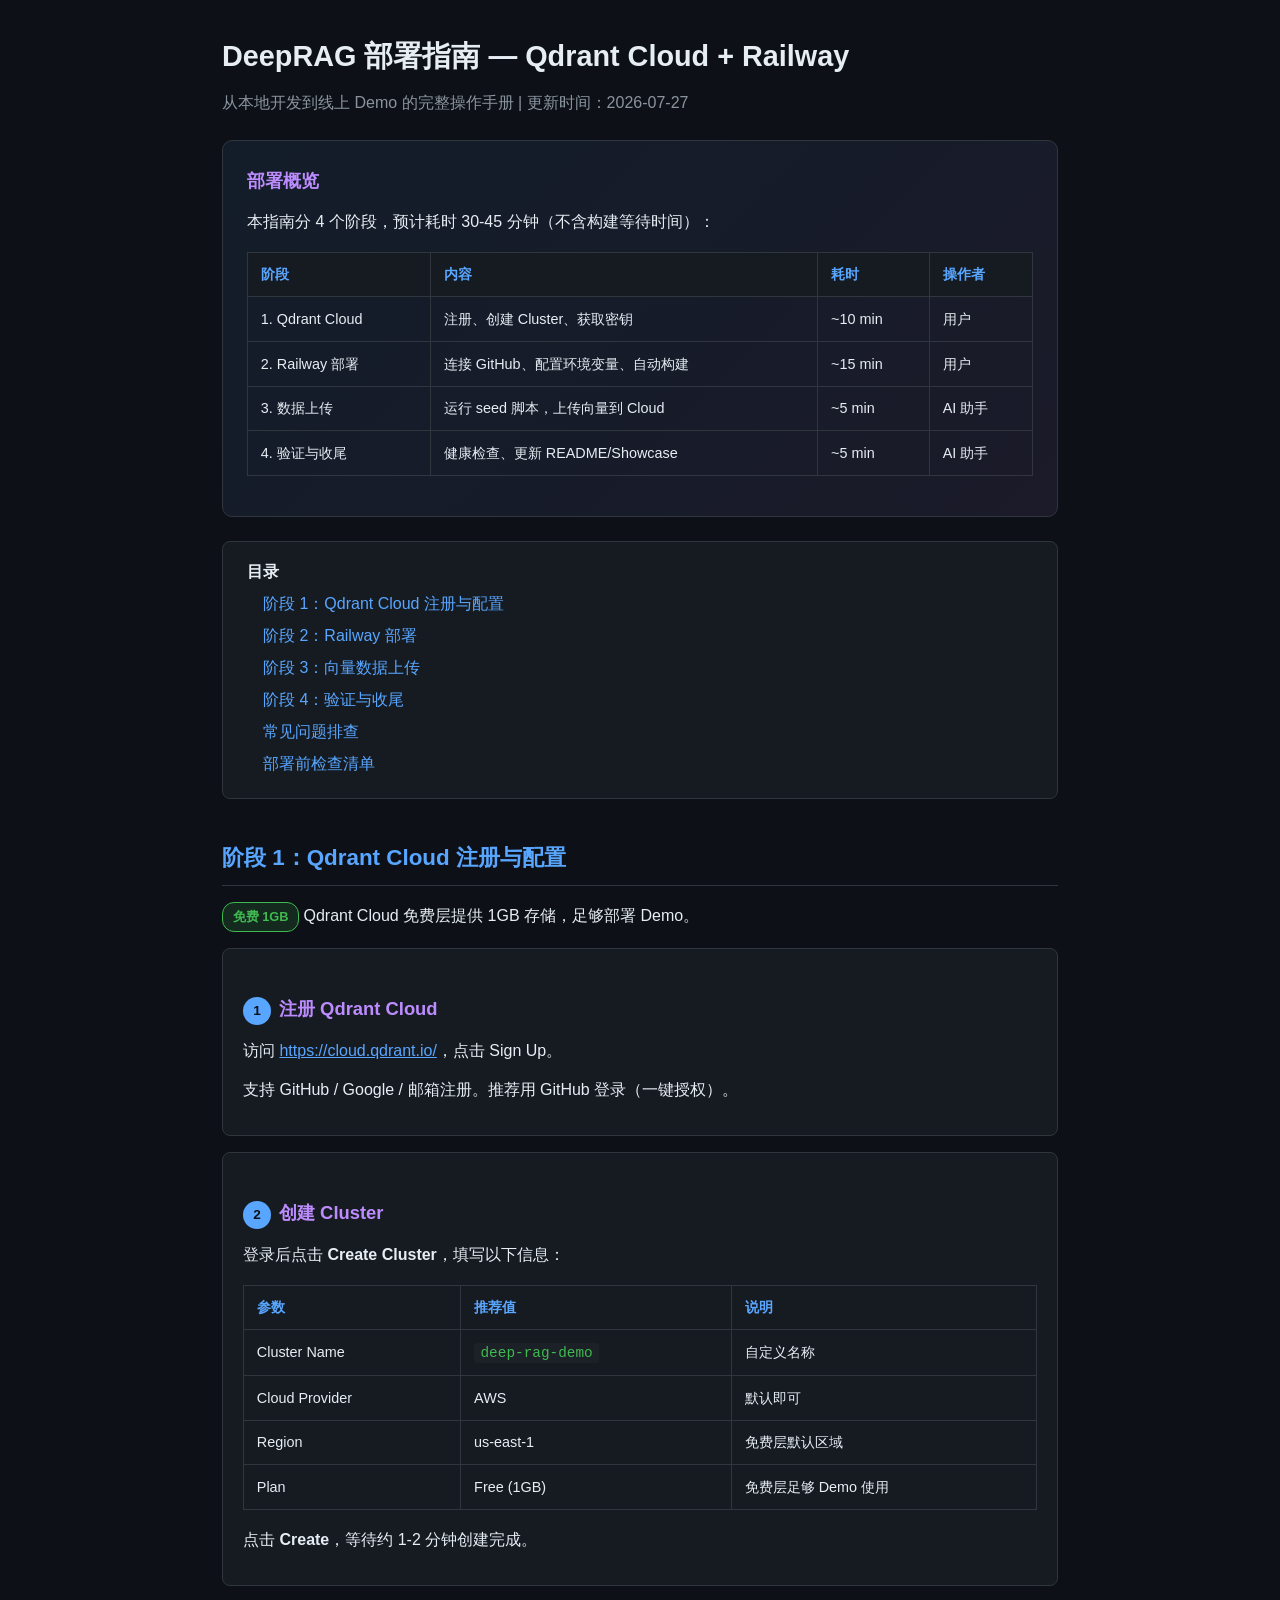
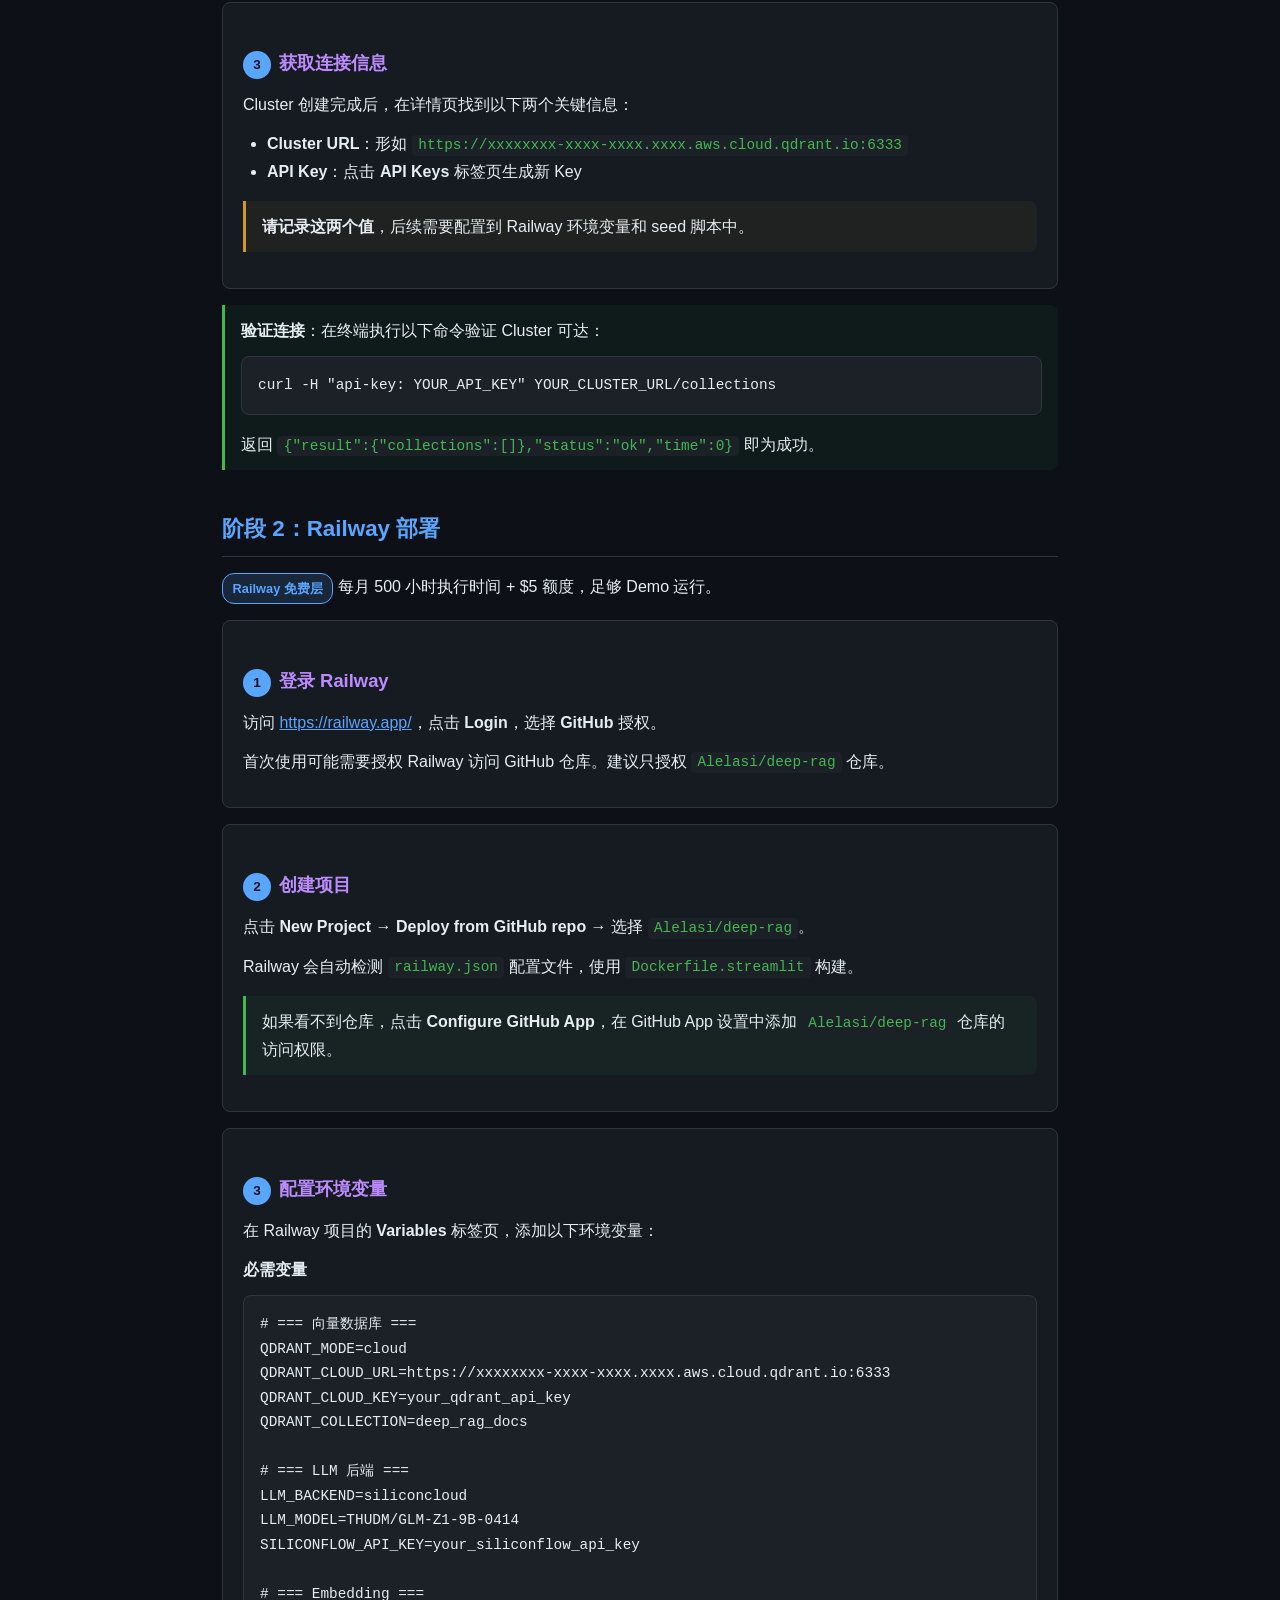
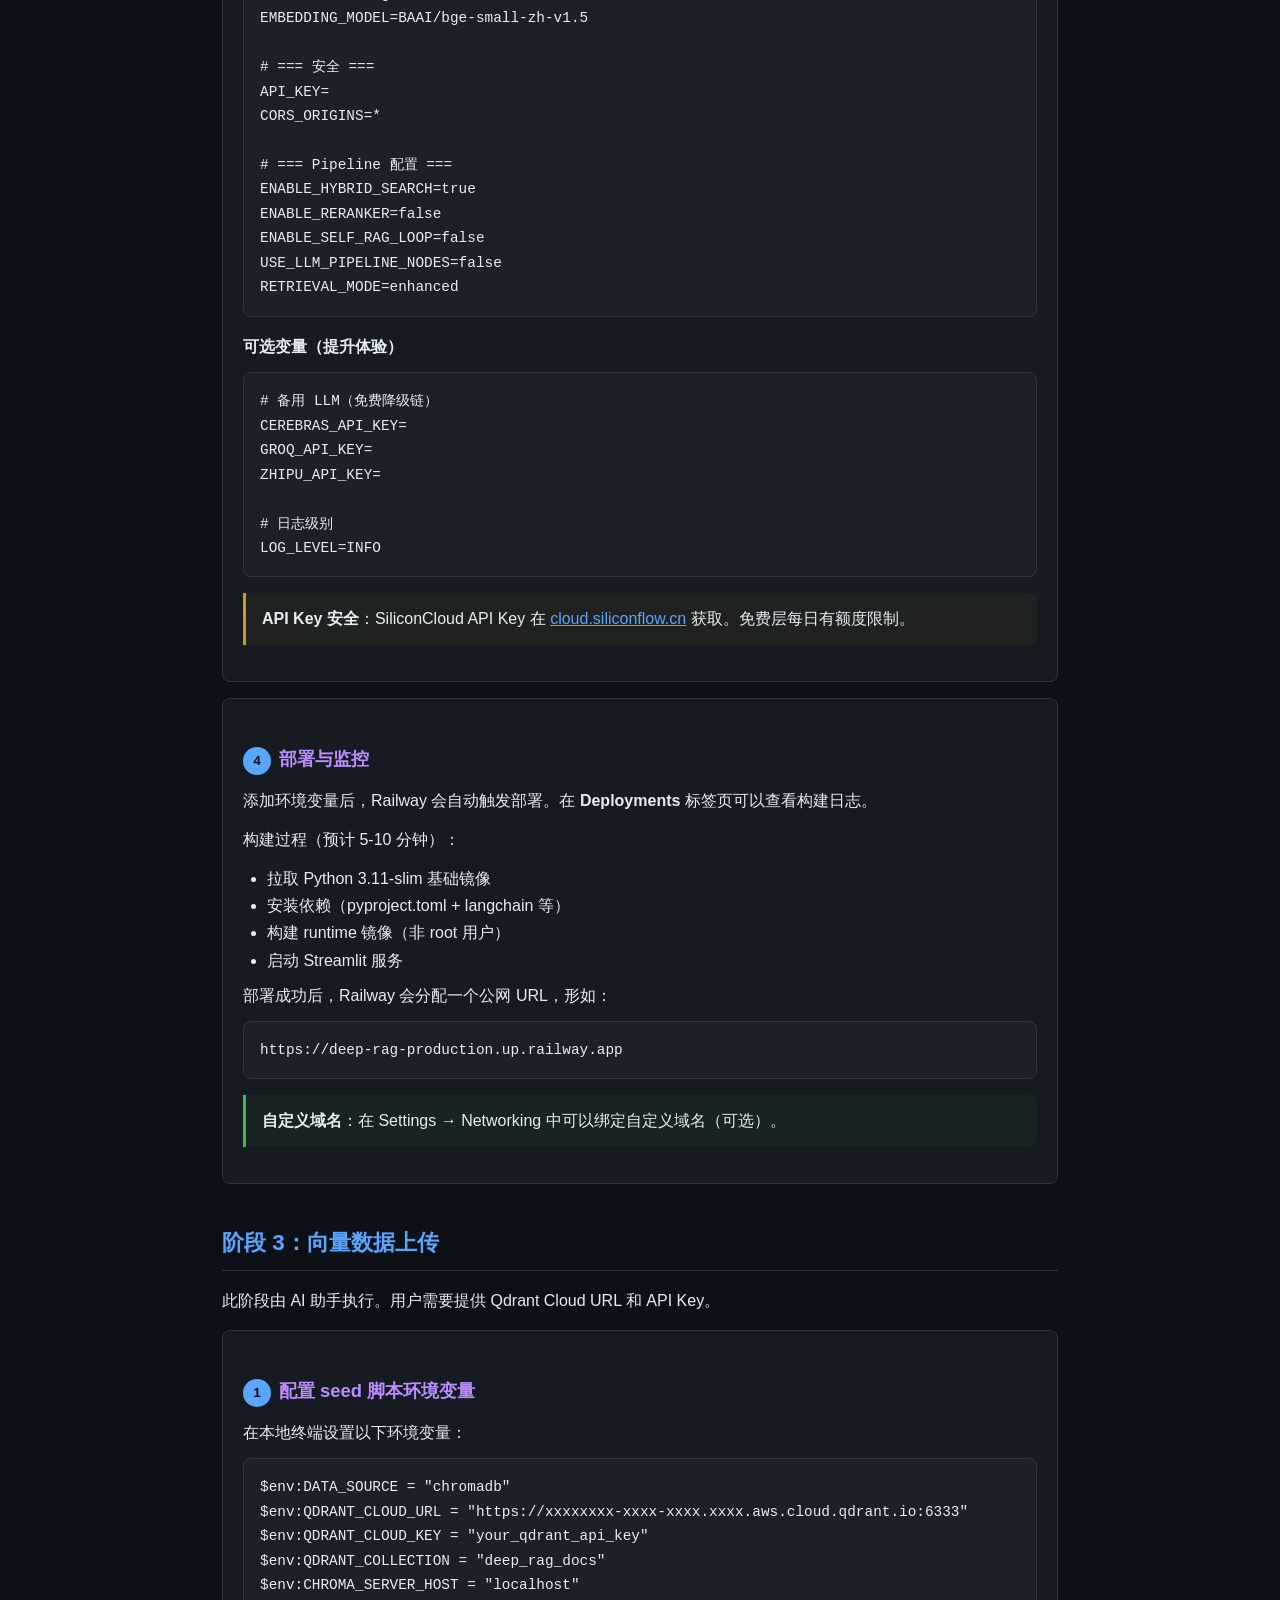
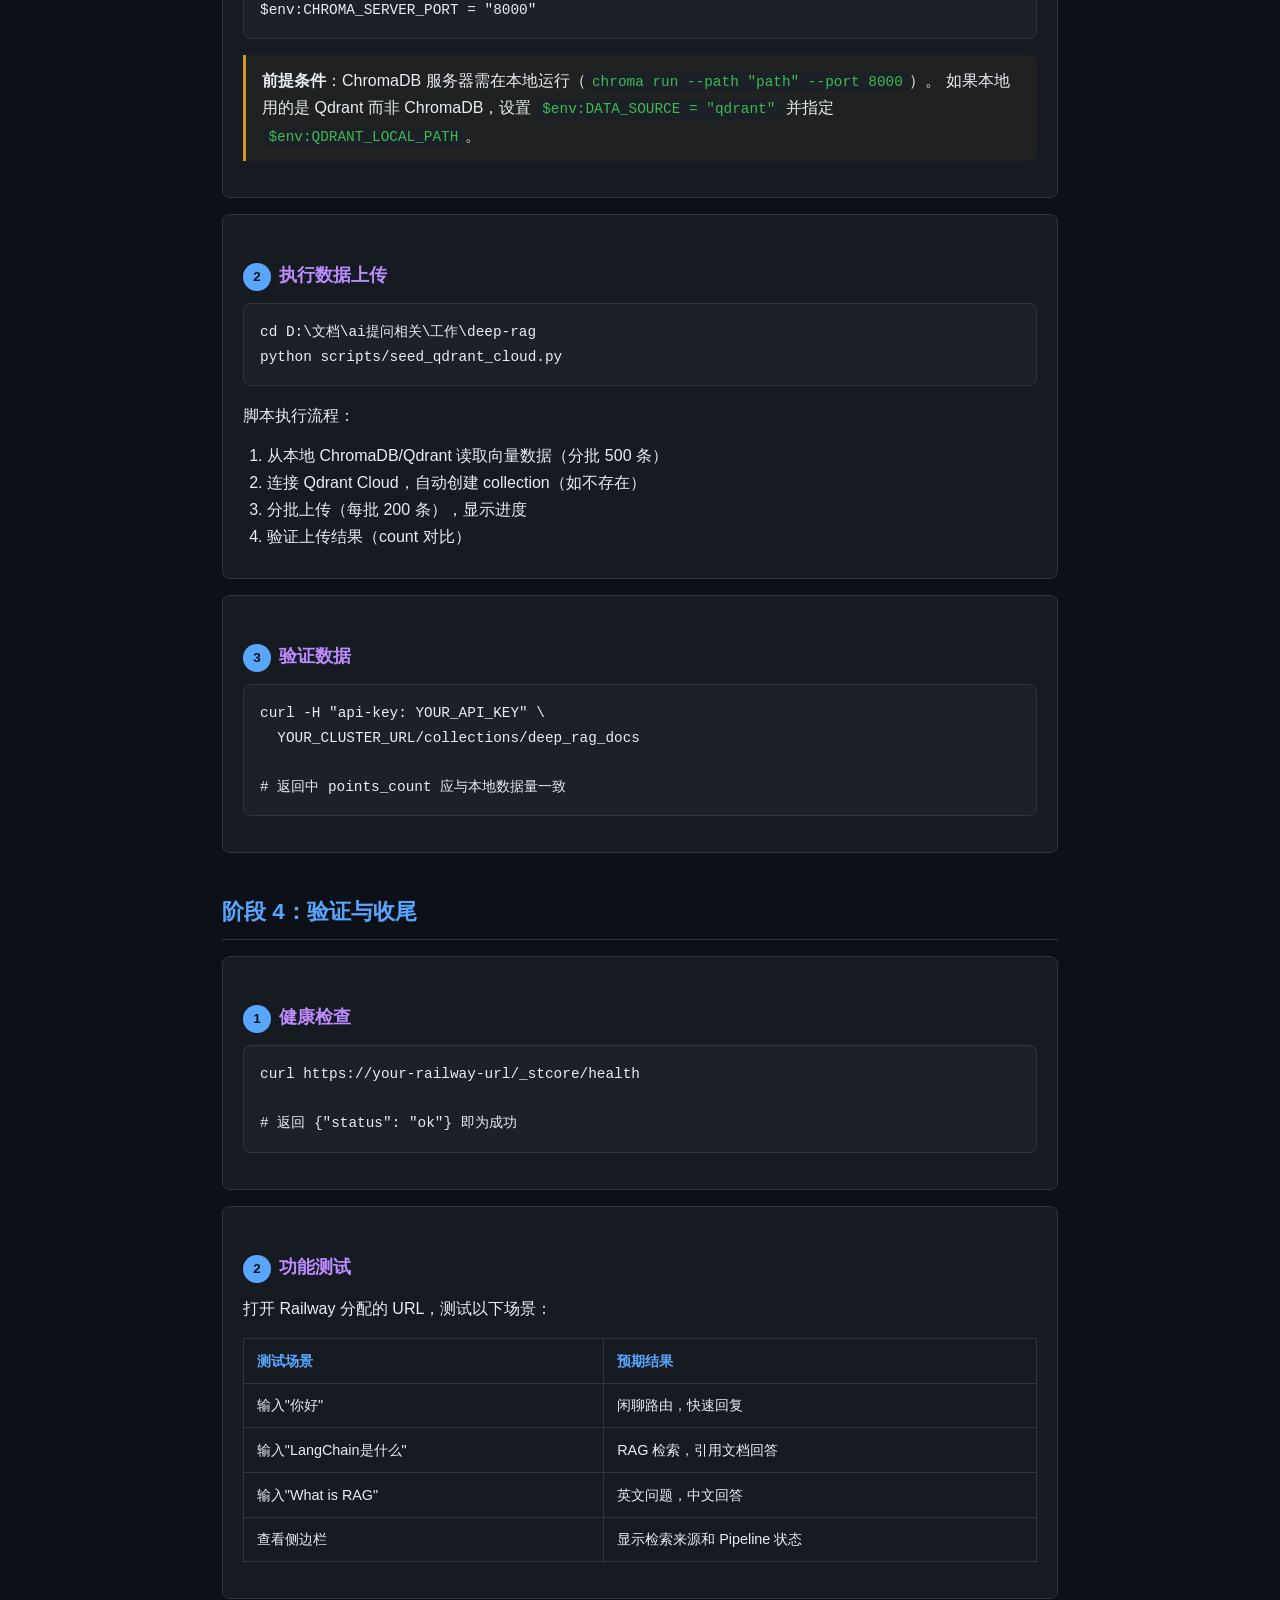
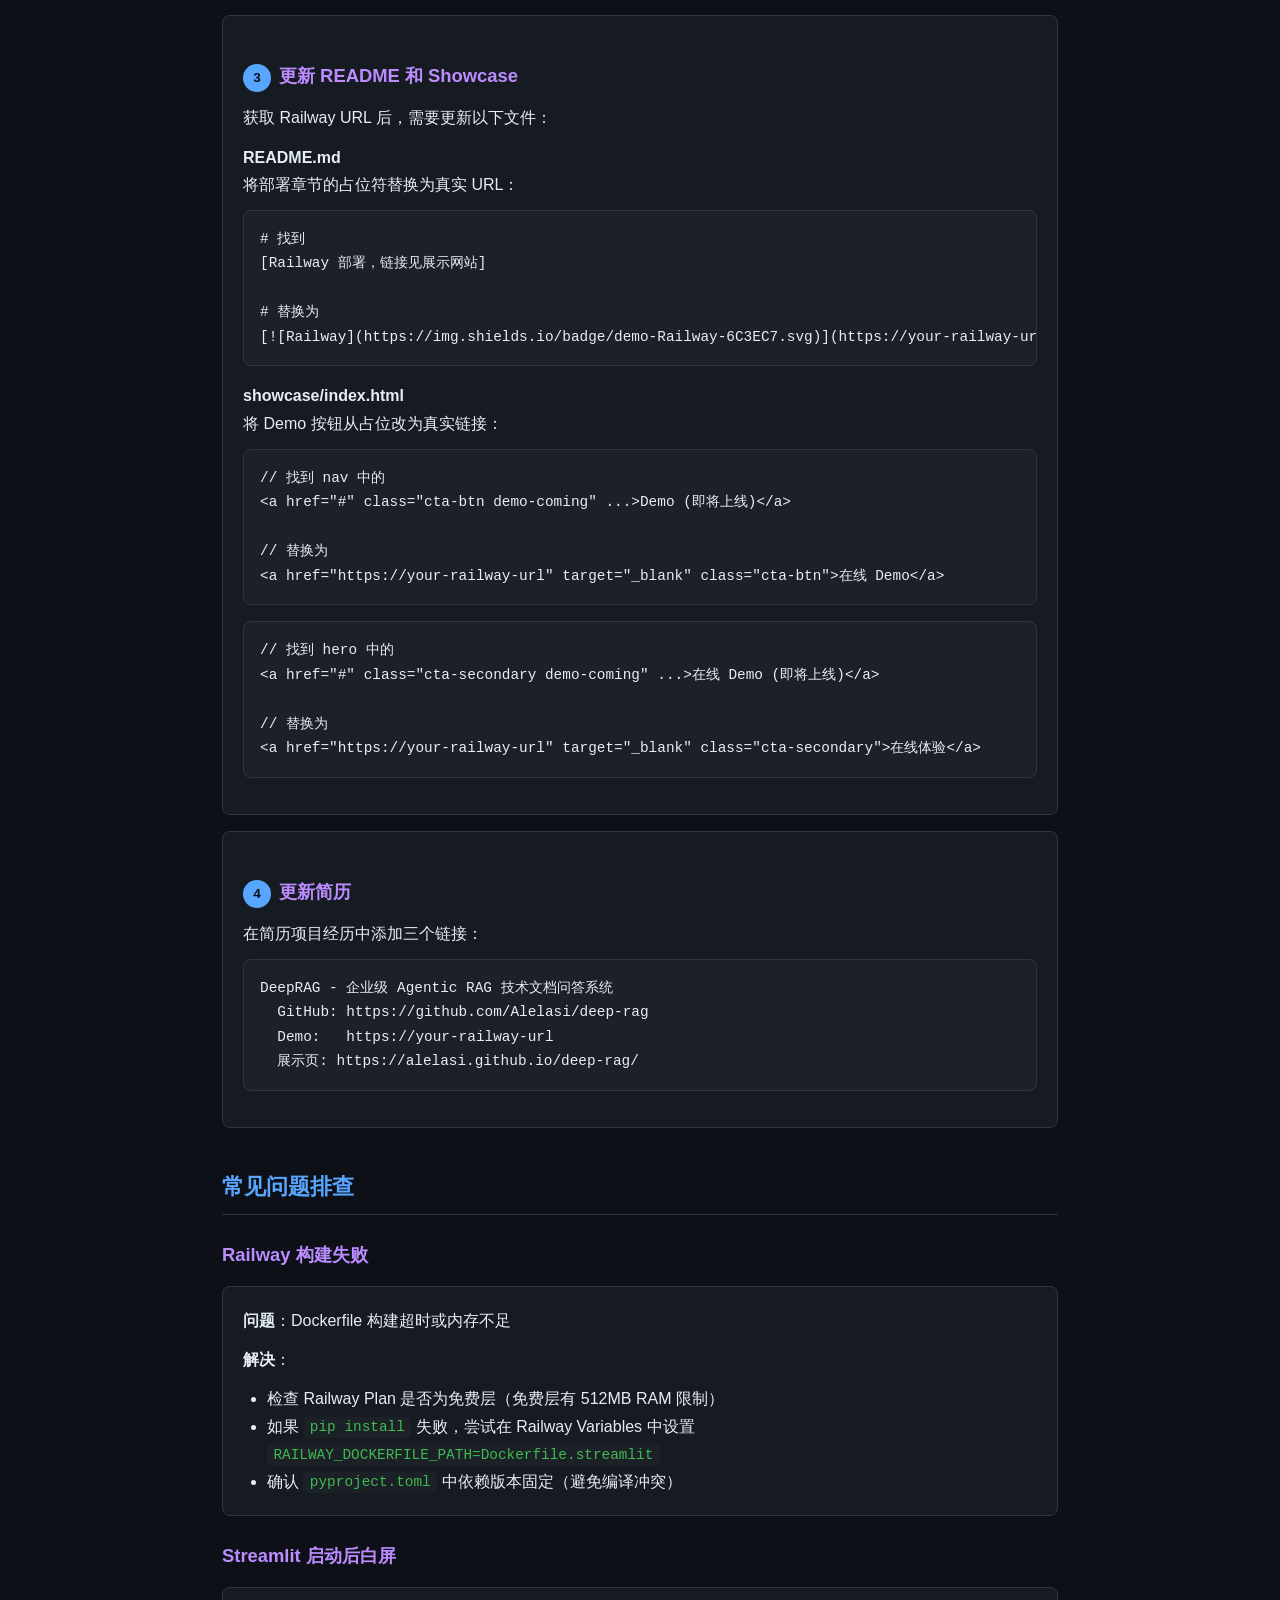
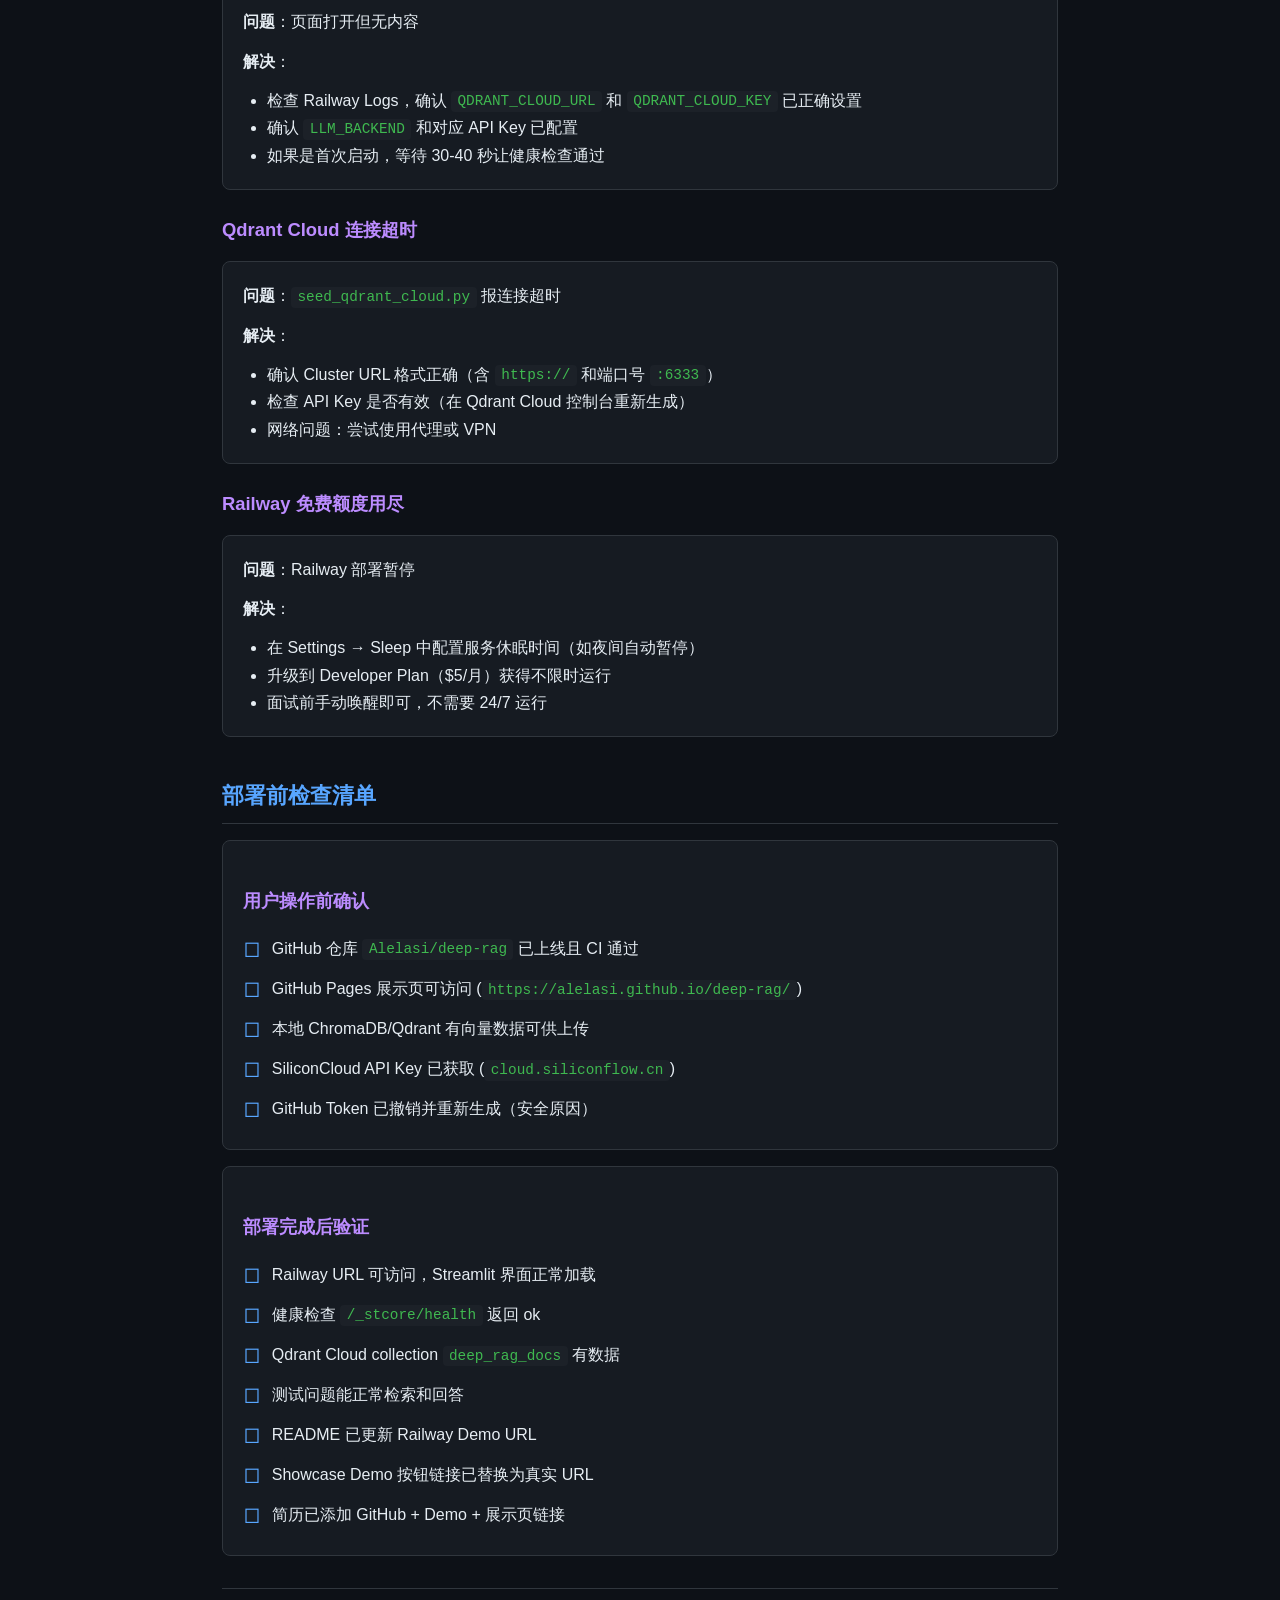
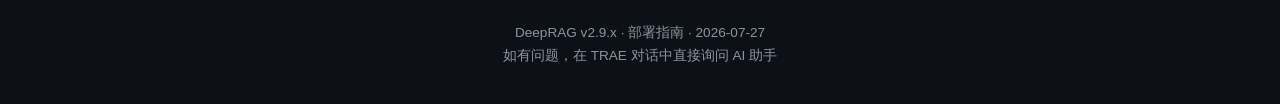
==== docs/部署指南_QdrantCloud_Railway.html @ f3ec9c3b "feat: add deployment guide, interview prep, showcase data fix - Fix .gitignore: data/ -> /data/ (sho" ====
<!DOCTYPE html>
<html lang="zh-CN">
<head>
<meta charset="UTF-8">
<meta name="viewport" content="width=device-width, initial-scale=1.0">
<title>DeepRAG 部署指南 - Qdrant Cloud + Railway</title>
<style>
  :root {
    --bg: #0d1117;
    --bg-card: #161b22;
    --bg-code: #1c2128;
    --border: #30363d;
    --text: #e6edf3;
    --text-dim: #8b949e;
    --accent: #58a6ff;
    --accent-green: #3fb950;
    --accent-yellow: #d29922;
    --accent-red: #f85149;
    --accent-purple: #bc8cff;
  }
  * { margin: 0; padding: 0; box-sizing: border-box; }
  body {
    font-family: -apple-system, BlinkMacSystemFont, 'Segoe UI', 'Noto Sans CJK SC', sans-serif;
    background: var(--bg);
    color: var(--text);
    line-height: 1.7;
    padding: 2rem;
    max-width: 900px;
    margin: 0 auto;
  }
  h1 { font-size: 1.8rem; margin-bottom: 0.5rem; }
  h2 {
    font-size: 1.4rem;
    margin-top: 2.5rem;
    margin-bottom: 1rem;
    padding-bottom: 0.5rem;
    border-bottom: 1px solid var(--border);
    color: var(--accent);
  }
  h3 { font-size: 1.15rem; margin-top: 1.5rem; margin-bottom: 0.75rem; color: var(--accent-purple); }
  p { margin-bottom: 0.75rem; }
  code {
    background: var(--bg-code);
    padding: 0.15rem 0.4rem;
    border-radius: 4px;
    font-size: 0.9rem;
    color: var(--accent-green);
    font-family: 'JetBrains Mono', 'Cascadia Code', monospace;
  }
  pre {
    background: var(--bg-code);
    border: 1px solid var(--border);
    border-radius: 8px;
    padding: 1rem;
    overflow-x: auto;
    margin: 0.75rem 0 1rem;
  }
  pre code {
    background: none;
    padding: 0;
    color: var(--text);
  }
  .step {
    background: var(--bg-card);
    border: 1px solid var(--border);
    border-radius: 8px;
    padding: 1.25rem;
    margin: 1rem 0;
  }
  .step-num {
    display: inline-block;
    width: 28px;
    height: 28px;
    line-height: 28px;
    text-align: center;
    background: var(--accent);
    color: var(--bg);
    border-radius: 50%;
    font-weight: 700;
    font-size: 0.85rem;
    margin-right: 0.5rem;
  }
  .badge {
    display: inline-block;
    padding: 0.2rem 0.6rem;
    border-radius: 12px;
    font-size: 0.8rem;
    font-weight: 600;
  }
  .badge-free { background: rgba(63,185,80,0.15); color: var(--accent-green); border: 1px solid var(--accent-green); }
  .badge-warn { background: rgba(210,153,34,0.15); color: var(--accent-yellow); border: 1px solid var(--accent-yellow); }
  .badge-info { background: rgba(88,166,255,0.15); color: var(--accent); border: 1px solid var(--accent); }
  .tip {
    border-left: 3px solid var(--accent-green);
    background: rgba(63,185,80,0.05);
    padding: 0.75rem 1rem;
    border-radius: 0 8px 8px 0;
    margin: 1rem 0;
  }
  .warn {
    border-left: 3px solid var(--accent-yellow);
    background: rgba(210,153,34,0.05);
    padding: 0.75rem 1rem;
    border-radius: 0 8px 8px 0;
    margin: 1rem 0;
  }
  .danger {
    border-left: 3px solid var(--accent-red);
    background: rgba(248,81,73,0.05);
    padding: 0.75rem 1rem;
    border-radius: 0 8px 8px 0;
    margin: 1rem 0;
  }
  table {
    width: 100%;
    border-collapse: collapse;
    margin: 1rem 0;
  }
  th, td {
    padding: 0.6rem 0.8rem;
    border: 1px solid var(--border);
    text-align: left;
    font-size: 0.9rem;
  }
  th { background: var(--bg-card); color: var(--accent); }
  .toc {
    background: var(--bg-card);
    border: 1px solid var(--border);
    border-radius: 8px;
    padding: 1rem 1.5rem;
    margin-bottom: 2rem;
  }
  .toc a { color: var(--accent); text-decoration: none; }
  .toc a:hover { text-decoration: underline; }
  .toc ul { list-style: none; padding-left: 1rem; }
  .toc li { margin: 0.3rem 0; }
  .summary-box {
    background: linear-gradient(135deg, rgba(88,166,255,0.08), rgba(188,140,255,0.08));
    border: 1px solid var(--border);
    border-radius: 10px;
    padding: 1.5rem;
    margin: 1.5rem 0;
  }
  .summary-box h3 { margin-top: 0; }
  .checklist {
    list-style: none;
    padding-left: 0;
  }
  .checklist li {
    padding: 0.4rem 0;
    padding-left: 1.8rem;
    position: relative;
  }
  .checklist li::before {
    content: "☐";
    position: absolute;
    left: 0;
    font-size: 1.2rem;
    color: var(--accent);
  }
</style>
</head>
<body>

<h1>DeepRAG 部署指南 — Qdrant Cloud + Railway</h1>
<p style="color: var(--text-dim);">从本地开发到线上 Demo 的完整操作手册 | 更新时间：2026-07-27</p>

<div class="summary-box">
  <h3>部署概览</h3>
  <p>本指南分 4 个阶段，预计耗时 30-45 分钟（不含构建等待时间）：</p>
  <table>
    <tr><th>阶段</th><th>内容</th><th>耗时</th><th>操作者</th></tr>
    <tr><td>1. Qdrant Cloud</td><td>注册、创建 Cluster、获取密钥</td><td>~10 min</td><td>用户</td></tr>
    <tr><td>2. Railway 部署</td><td>连接 GitHub、配置环境变量、自动构建</td><td>~15 min</td><td>用户</td></tr>
    <tr><td>3. 数据上传</td><td>运行 seed 脚本，上传向量到 Cloud</td><td>~5 min</td><td>AI 助手</td></tr>
    <tr><td>4. 验证与收尾</td><td>健康检查、更新 README/Showcase</td><td>~5 min</td><td>AI 助手</td></tr>
  </table>
</div>

<div class="toc">
  <strong>目录</strong>
  <ul>
    <li><a href="#phase1">阶段 1：Qdrant Cloud 注册与配置</a></li>
    <li><a href="#phase2">阶段 2：Railway 部署</a></li>
    <li><a href="#phase3">阶段 3：向量数据上传</a></li>
    <li><a href="#phase4">阶段 4：验证与收尾</a></li>
    <li><a href="#troubleshoot">常见问题排查</a></li>
    <li><a href="#checklist">部署前检查清单</a></li>
  </ul>
</div>

<!-- ===== Phase 1 ===== -->
<h2 id="phase1">阶段 1：Qdrant Cloud 注册与配置</h2>

<p><span class="badge badge-free">免费 1GB</span> Qdrant Cloud 免费层提供 1GB 存储，足够部署 Demo。</p>

<div class="step">
  <h3><span class="step-num">1</span>注册 Qdrant Cloud</h3>
  <p>访问 <a href="https://cloud.qdrant.io/" style="color: var(--accent);">https://cloud.qdrant.io/</a>，点击 Sign Up。</p>
  <p>支持 GitHub / Google / 邮箱注册。推荐用 GitHub 登录（一键授权）。</p>
</div>

<div class="step">
  <h3><span class="step-num">2</span>创建 Cluster</h3>
  <p>登录后点击 <strong>Create Cluster</strong>，填写以下信息：</p>
  <table>
    <tr><th>参数</th><th>推荐值</th><th>说明</th></tr>
    <tr><td>Cluster Name</td><td><code>deep-rag-demo</code></td><td>自定义名称</td></tr>
    <tr><td>Cloud Provider</td><td>AWS</td><td>默认即可</td></tr>
    <tr><td>Region</td><td>us-east-1</td><td>免费层默认区域</td></tr>
    <tr><td>Plan</td><td>Free (1GB)</td><td>免费层足够 Demo 使用</td></tr>
  </table>
  <p>点击 <strong>Create</strong>，等待约 1-2 分钟创建完成。</p>
</div>

<div class="step">
  <h3><span class="step-num">3</span>获取连接信息</h3>
  <p>Cluster 创建完成后，在详情页找到以下两个关键信息：</p>
  <ul style="padding-left: 1.5rem; margin: 0.5rem 0;">
    <li><strong>Cluster URL</strong>：形如 <code>https://xxxxxxxx-xxxx-xxxx.xxxx.aws.cloud.qdrant.io:6333</code></li>
    <li><strong>API Key</strong>：点击 <strong>API Keys</strong> 标签页生成新 Key</li>
  </ul>
  <div class="warn">
    <strong>请记录这两个值</strong>，后续需要配置到 Railway 环境变量和 seed 脚本中。
  </div>
</div>

<div class="tip">
  <strong>验证连接</strong>：在终端执行以下命令验证 Cluster 可达：
  <pre><code>curl -H "api-key: YOUR_API_KEY" YOUR_CLUSTER_URL/collections</code></pre>
  返回 <code>{"result":{"collections":[]},"status":"ok","time":0}</code> 即为成功。
</div>

<!-- ===== Phase 2 ===== -->
<h2 id="phase2">阶段 2：Railway 部署</h2>

<p><span class="badge badge-info">Railway 免费层</span> 每月 500 小时执行时间 + $5 额度，足够 Demo 运行。</p>

<div class="step">
  <h3><span class="step-num">1</span>登录 Railway</h3>
  <p>访问 <a href="https://railway.app/" style="color: var(--accent);">https://railway.app/</a>，点击 <strong>Login</strong>，选择 <strong>GitHub</strong> 授权。</p>
  <p>首次使用可能需要授权 Railway 访问 GitHub 仓库。建议只授权 <code>Alelasi/deep-rag</code> 仓库。</p>
</div>

<div class="step">
  <h3><span class="step-num">2</span>创建项目</h3>
  <p>点击 <strong>New Project</strong> → <strong>Deploy from GitHub repo</strong> → 选择 <code>Alelasi/deep-rag</code>。</p>
  <p>Railway 会自动检测 <code>railway.json</code> 配置文件，使用 <code>Dockerfile.streamlit</code> 构建。</p>
  <div class="tip">
    如果看不到仓库，点击 <strong>Configure GitHub App</strong>，在 GitHub App 设置中添加 <code>Alelasi/deep-rag</code> 仓库的访问权限。
  </div>
</div>

<div class="step">
  <h3><span class="step-num">3</span>配置环境变量</h3>
  <p>在 Railway 项目的 <strong>Variables</strong> 标签页，添加以下环境变量：</p>

  <h4>必需变量</h4>
  <pre><code># === 向量数据库 ===
QDRANT_MODE=cloud
QDRANT_CLOUD_URL=https://xxxxxxxx-xxxx-xxxx.xxxx.aws.cloud.qdrant.io:6333
QDRANT_CLOUD_KEY=your_qdrant_api_key
QDRANT_COLLECTION=deep_rag_docs

# === LLM 后端 ===
LLM_BACKEND=siliconcloud
LLM_MODEL=THUDM/GLM-Z1-9B-0414
SILICONFLOW_API_KEY=your_siliconflow_api_key

# === Embedding ===
EMBEDDING_MODEL=BAAI/bge-small-zh-v1.5

# === 安全 ===
API_KEY=
CORS_ORIGINS=*

# === Pipeline 配置 ===
ENABLE_HYBRID_SEARCH=true
ENABLE_RERANKER=false
ENABLE_SELF_RAG_LOOP=false
USE_LLM_PIPELINE_NODES=false
RETRIEVAL_MODE=enhanced</code></pre>

  <h4>可选变量（提升体验）</h4>
  <pre><code># 备用 LLM（免费降级链）
CEREBRAS_API_KEY=
GROQ_API_KEY=
ZHIPU_API_KEY=

# 日志级别
LOG_LEVEL=INFO</code></pre>

  <div class="warn">
    <strong>API Key 安全</strong>：SiliconCloud API Key 在 <a href="https://cloud.siliconflow.cn/" style="color: var(--accent);">cloud.siliconflow.cn</a> 获取。免费层每日有额度限制。
  </div>
</div>

<div class="step">
  <h3><span class="step-num">4</span>部署与监控</h3>
  <p>添加环境变量后，Railway 会自动触发部署。在 <strong>Deployments</strong> 标签页可以查看构建日志。</p>
  <p>构建过程（预计 5-10 分钟）：</p>
  <ul style="padding-left: 1.5rem; margin: 0.5rem 0;">
    <li>拉取 Python 3.11-slim 基础镜像</li>
    <li>安装依赖（pyproject.toml + langchain 等）</li>
    <li>构建 runtime 镜像（非 root 用户）</li>
    <li>启动 Streamlit 服务</li>
  </ul>
  <p>部署成功后，Railway 会分配一个公网 URL，形如：</p>
  <pre><code>https://deep-rag-production.up.railway.app</code></pre>
  <div class="tip">
    <strong>自定义域名</strong>：在 Settings → Networking 中可以绑定自定义域名（可选）。
  </div>
</div>

<!-- ===== Phase 3 ===== -->
<h2 id="phase3">阶段 3：向量数据上传</h2>

<p>此阶段由 AI 助手执行。用户需要提供 Qdrant Cloud URL 和 API Key。</p>

<div class="step">
  <h3><span class="step-num">1</span>配置 seed 脚本环境变量</h3>
  <p>在本地终端设置以下环境变量：</p>
  <pre><code>$env:DATA_SOURCE = "chromadb"
$env:QDRANT_CLOUD_URL = "https://xxxxxxxx-xxxx-xxxx.xxxx.aws.cloud.qdrant.io:6333"
$env:QDRANT_CLOUD_KEY = "your_qdrant_api_key"
$env:QDRANT_COLLECTION = "deep_rag_docs"
$env:CHROMA_SERVER_HOST = "localhost"
$env:CHROMA_SERVER_PORT = "8000"</code></pre>
  <div class="warn">
    <strong>前提条件</strong>：ChromaDB 服务器需在本地运行（<code>chroma run --path "path" --port 8000</code>）。
    如果本地用的是 Qdrant 而非 ChromaDB，设置 <code>$env:DATA_SOURCE = "qdrant"</code> 并指定 <code>$env:QDRANT_LOCAL_PATH</code>。
  </div>
</div>

<div class="step">
  <h3><span class="step-num">2</span>执行数据上传</h3>
  <pre><code>cd D:\文档\ai提问相关\工作\deep-rag
python scripts/seed_qdrant_cloud.py</code></pre>
  <p>脚本执行流程：</p>
  <ol style="padding-left: 1.5rem; margin: 0.5rem 0;">
    <li>从本地 ChromaDB/Qdrant 读取向量数据（分批 500 条）</li>
    <li>连接 Qdrant Cloud，自动创建 collection（如不存在）</li>
    <li>分批上传（每批 200 条），显示进度</li>
    <li>验证上传结果（count 对比）</li>
  </ol>
</div>

<div class="step">
  <h3><span class="step-num">3</span>验证数据</h3>
  <pre><code>curl -H "api-key: YOUR_API_KEY" \
  YOUR_CLUSTER_URL/collections/deep_rag_docs

# 返回中 points_count 应与本地数据量一致</code></pre>
</div>

<!-- ===== Phase 4 ===== -->
<h2 id="phase4">阶段 4：验证与收尾</h2>

<div class="step">
  <h3><span class="step-num">1</span>健康检查</h3>
  <pre><code>curl https://your-railway-url/_stcore/health

# 返回 {"status": "ok"} 即为成功</code></pre>
</div>

<div class="step">
  <h3><span class="step-num">2</span>功能测试</h3>
  <p>打开 Railway 分配的 URL，测试以下场景：</p>
  <table>
    <tr><th>测试场景</th><th>预期结果</th></tr>
    <tr><td>输入"你好"</td><td>闲聊路由，快速回复</td></tr>
    <tr><td>输入"LangChain是什么"</td><td>RAG 检索，引用文档回答</td></tr>
    <tr><td>输入"What is RAG"</td><td>英文问题，中文回答</td></tr>
    <tr><td>查看侧边栏</td><td>显示检索来源和 Pipeline 状态</td></tr>
  </table>
</div>

<div class="step">
  <h3><span class="step-num">3</span>更新 README 和 Showcase</h3>
  <p>获取 Railway URL 后，需要更新以下文件：</p>

  <h4>README.md</h4>
  <p>将部署章节的占位符替换为真实 URL：</p>
  <pre><code># 找到
[Railway 部署，链接见展示网站]

# 替换为
[![Railway](https://img.shields.io/badge/demo-Railway-6C3EC7.svg)](https://your-railway-url)</code></pre>

  <h4>showcase/index.html</h4>
  <p>将 Demo 按钮从占位改为真实链接：</p>
  <pre><code>// 找到 nav 中的
&lt;a href="#" class="cta-btn demo-coming" ...&gt;Demo (即将上线)&lt;/a&gt;

// 替换为
&lt;a href="https://your-railway-url" target="_blank" class="cta-btn"&gt;在线 Demo&lt;/a&gt;</code></pre>
  <pre><code>// 找到 hero 中的
&lt;a href="#" class="cta-secondary demo-coming" ...&gt;在线 Demo (即将上线)&lt;/a&gt;

// 替换为
&lt;a href="https://your-railway-url" target="_blank" class="cta-secondary"&gt;在线体验&lt;/a&gt;</code></pre>
</div>

<div class="step">
  <h3><span class="step-num">4</span>更新简历</h3>
  <p>在简历项目经历中添加三个链接：</p>
  <pre><code>DeepRAG - 企业级 Agentic RAG 技术文档问答系统
  GitHub: https://github.com/Alelasi/deep-rag
  Demo:   https://your-railway-url
  展示页: https://alelasi.github.io/deep-rag/</code></pre>
</div>

<!-- ===== Troubleshooting ===== -->
<h2 id="troubleshoot">常见问题排查</h2>

<h3>Railway 构建失败</h3>
<div class="step">
  <p><strong>问题</strong>：Dockerfile 构建超时或内存不足</p>
  <p><strong>解决</strong>：</p>
  <ul style="padding-left: 1.5rem;">
    <li>检查 Railway Plan 是否为免费层（免费层有 512MB RAM 限制）</li>
    <li>如果 <code>pip install</code> 失败，尝试在 Railway Variables 中设置 <code>RAILWAY_DOCKERFILE_PATH=Dockerfile.streamlit</code></li>
    <li>确认 <code>pyproject.toml</code> 中依赖版本固定（避免编译冲突）</li>
  </ul>
</div>

<h3>Streamlit 启动后白屏</h3>
<div class="step">
  <p><strong>问题</strong>：页面打开但无内容</p>
  <p><strong>解决</strong>：</p>
  <ul style="padding-left: 1.5rem;">
    <li>检查 Railway Logs，确认 <code>QDRANT_CLOUD_URL</code> 和 <code>QDRANT_CLOUD_KEY</code> 已正确设置</li>
    <li>确认 <code>LLM_BACKEND</code> 和对应 API Key 已配置</li>
    <li>如果是首次启动，等待 30-40 秒让健康检查通过</li>
  </ul>
</div>

<h3>Qdrant Cloud 连接超时</h3>
<div class="step">
  <p><strong>问题</strong>：<code>seed_qdrant_cloud.py</code> 报连接超时</p>
  <p><strong>解决</strong>：</p>
  <ul style="padding-left: 1.5rem;">
    <li>确认 Cluster URL 格式正确（含 <code>https://</code> 和端口号 <code>:6333</code>）</li>
    <li>检查 API Key 是否有效（在 Qdrant Cloud 控制台重新生成）</li>
    <li>网络问题：尝试使用代理或 VPN</li>
  </ul>
</div>

<h3>Railway 免费额度用尽</h3>
<div class="step">
  <p><strong>问题</strong>：Railway 部署暂停</p>
  <p><strong>解决</strong>：</p>
  <ul style="padding-left: 1.5rem;">
    <li>在 Settings → Sleep 中配置服务休眠时间（如夜间自动暂停）</li>
    <li>升级到 Developer Plan（$5/月）获得不限时运行</li>
    <li>面试前手动唤醒即可，不需要 24/7 运行</li>
  </ul>
</div>

<!-- ===== Checklist ===== -->
<h2 id="checklist">部署前检查清单</h2>

<div class="step">
  <h3>用户操作前确认</h3>
  <ul class="checklist">
    <li>GitHub 仓库 <code>Alelasi/deep-rag</code> 已上线且 CI 通过</li>
    <li>GitHub Pages 展示页可访问 (<code>https://alelasi.github.io/deep-rag/</code>)</li>
    <li>本地 ChromaDB/Qdrant 有向量数据可供上传</li>
    <li>SiliconCloud API Key 已获取 (<code>cloud.siliconflow.cn</code>)</li>
    <li>GitHub Token 已撤销并重新生成（安全原因）</li>
  </ul>
</div>

<div class="step">
  <h3>部署完成后验证</h3>
  <ul class="checklist">
    <li>Railway URL 可访问，Streamlit 界面正常加载</li>
    <li>健康检查 <code>/_stcore/health</code> 返回 ok</li>
    <li>Qdrant Cloud collection <code>deep_rag_docs</code> 有数据</li>
    <li>测试问题能正常检索和回答</li>
    <li>README 已更新 Railway Demo URL</li>
    <li>Showcase Demo 按钮链接已替换为真实 URL</li>
    <li>简历已添加 GitHub + Demo + 展示页链接</li>
  </ul>
</div>

<hr style="border: none; border-top: 1px solid var(--border); margin: 2rem 0;">

<p style="color: var(--text-dim); font-size: 0.85rem; text-align: center;">
  DeepRAG v2.9.x · 部署指南 · 2026-07-27<br>
  如有问题，在 TRAE 对话中直接询问 AI 助手
</p>

</body>
</html>
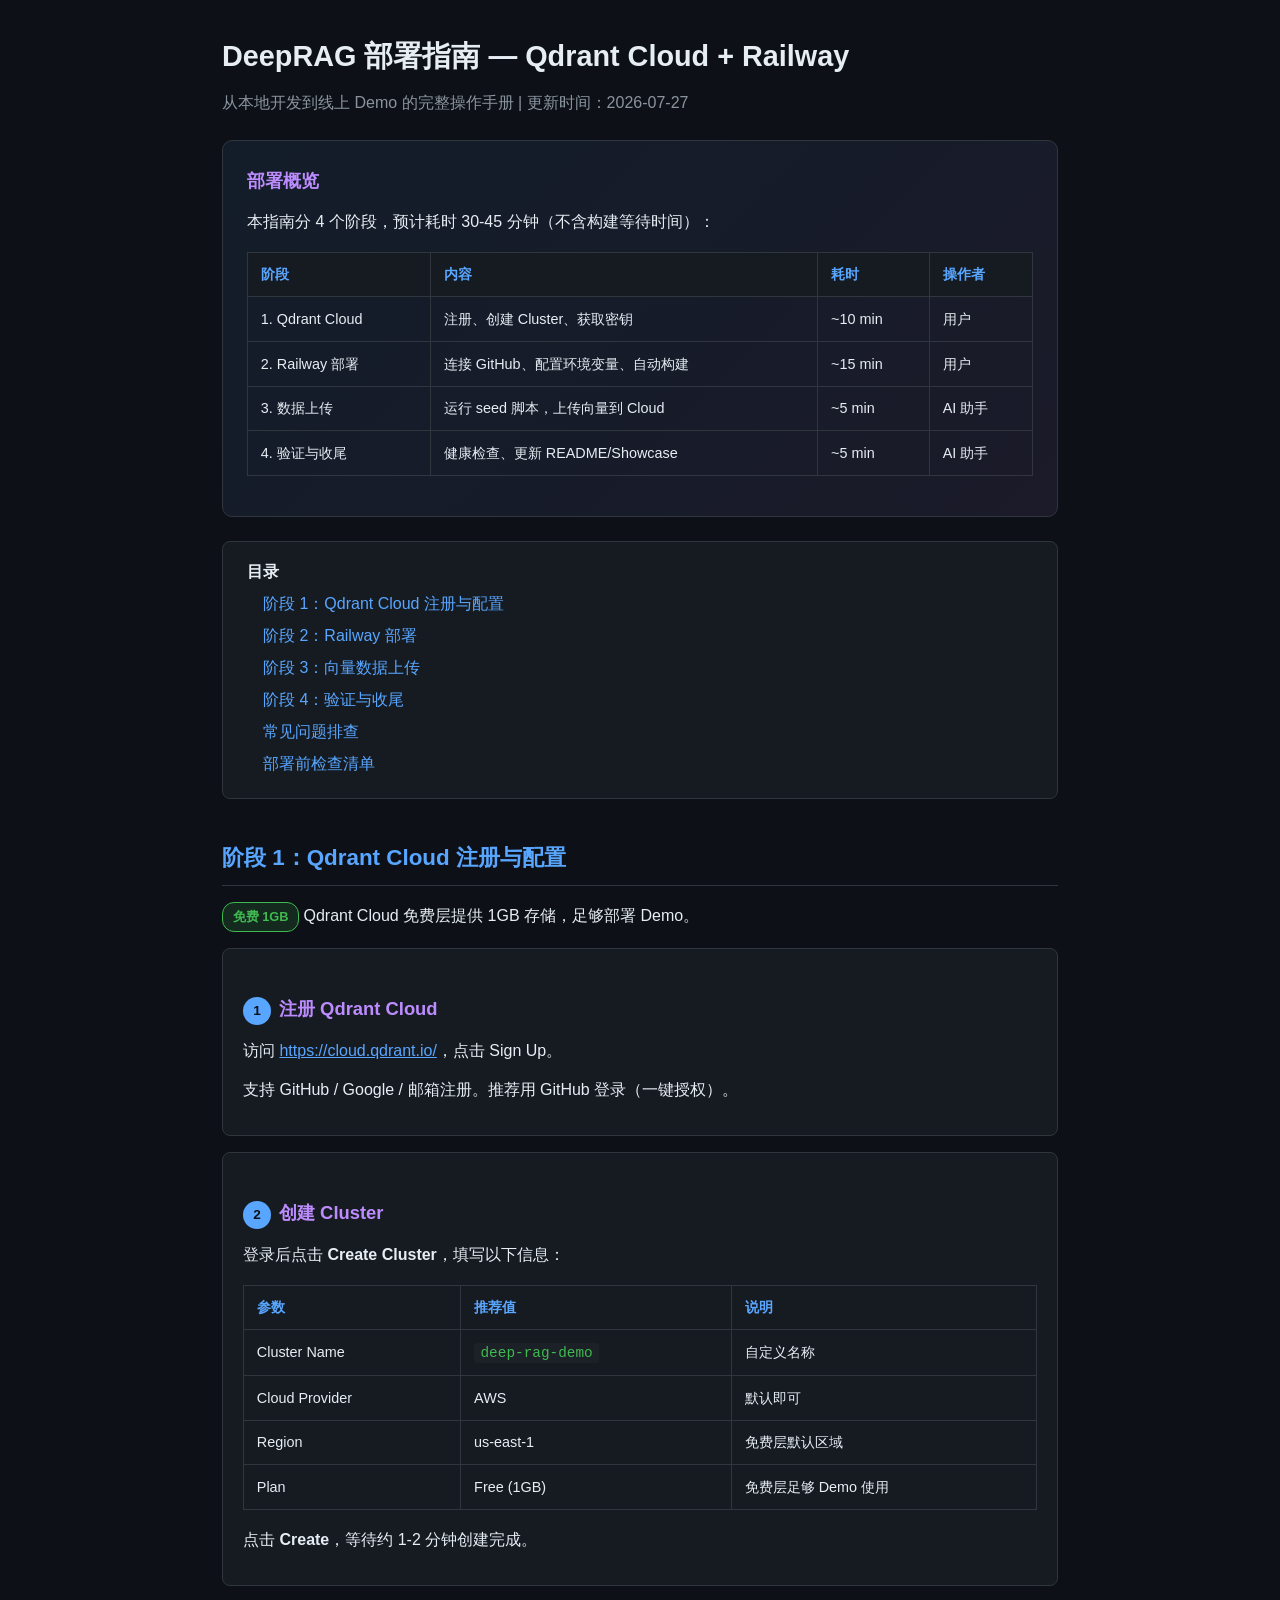
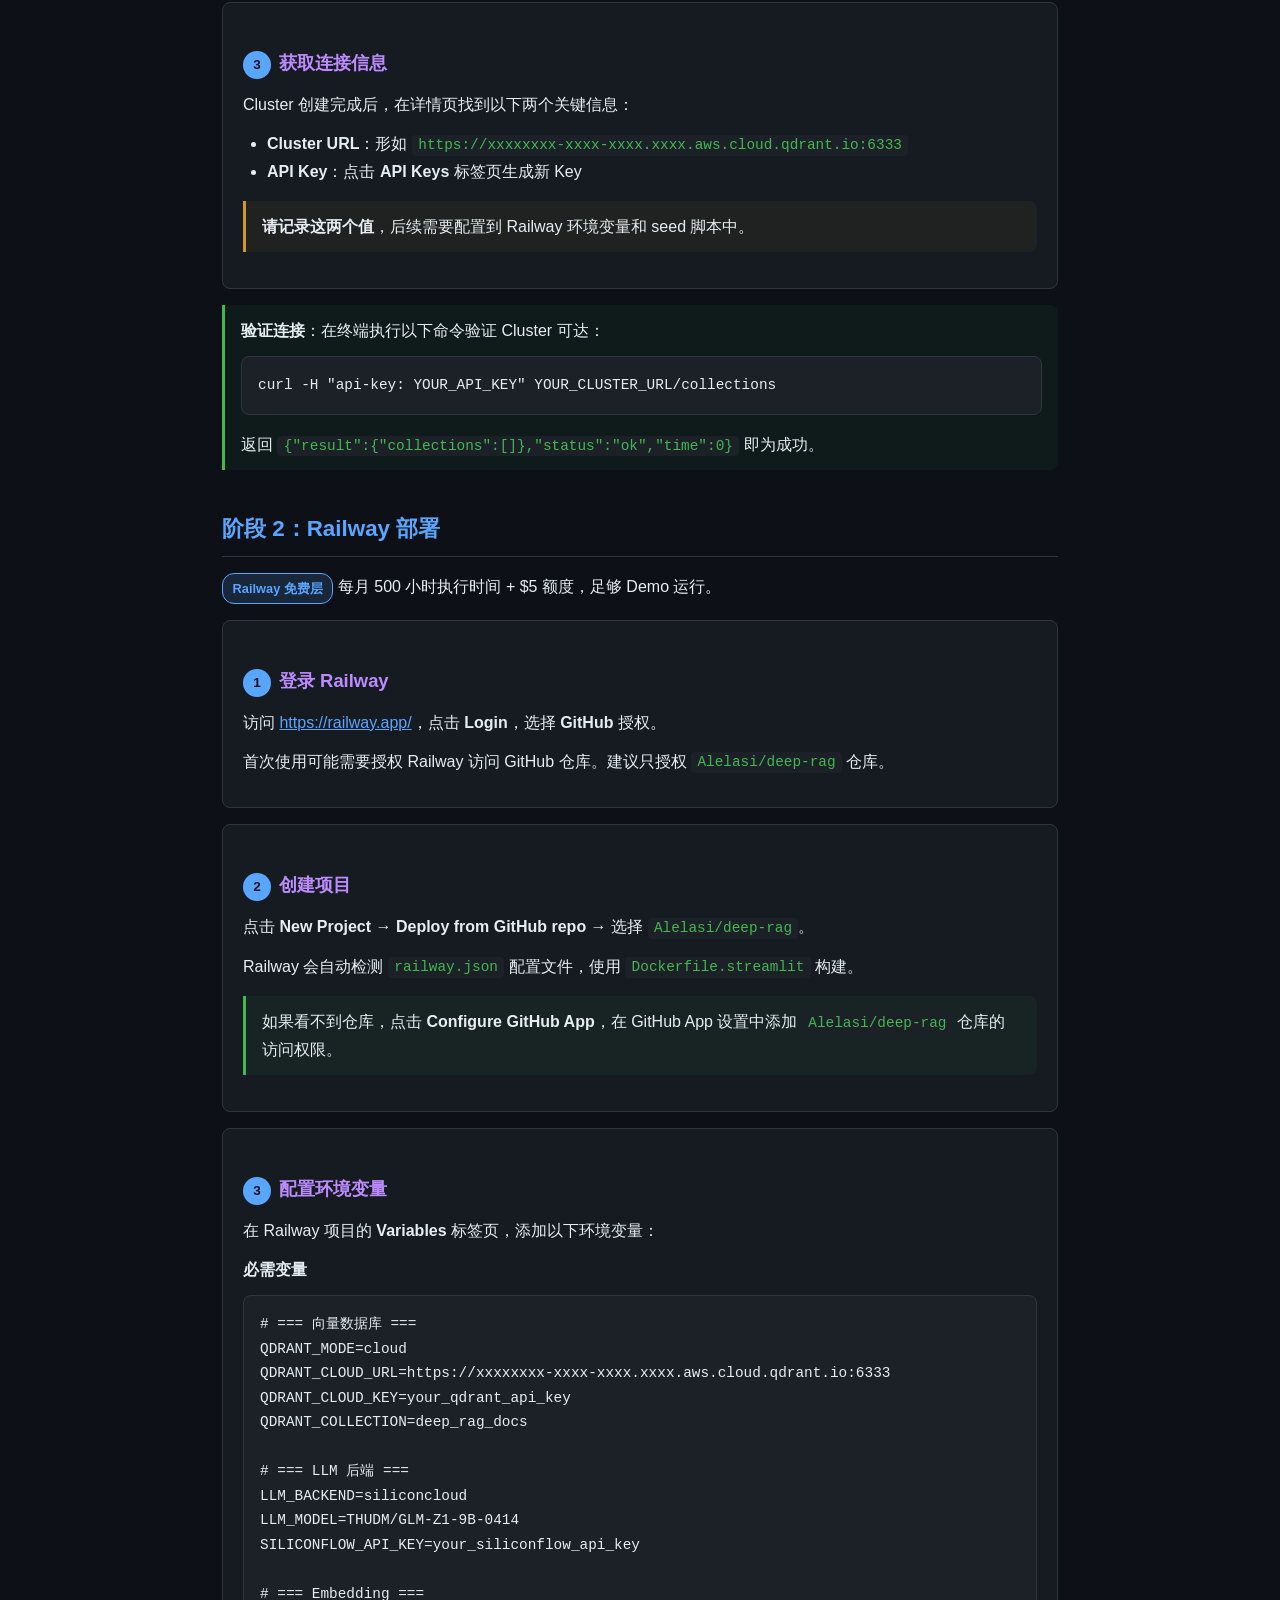
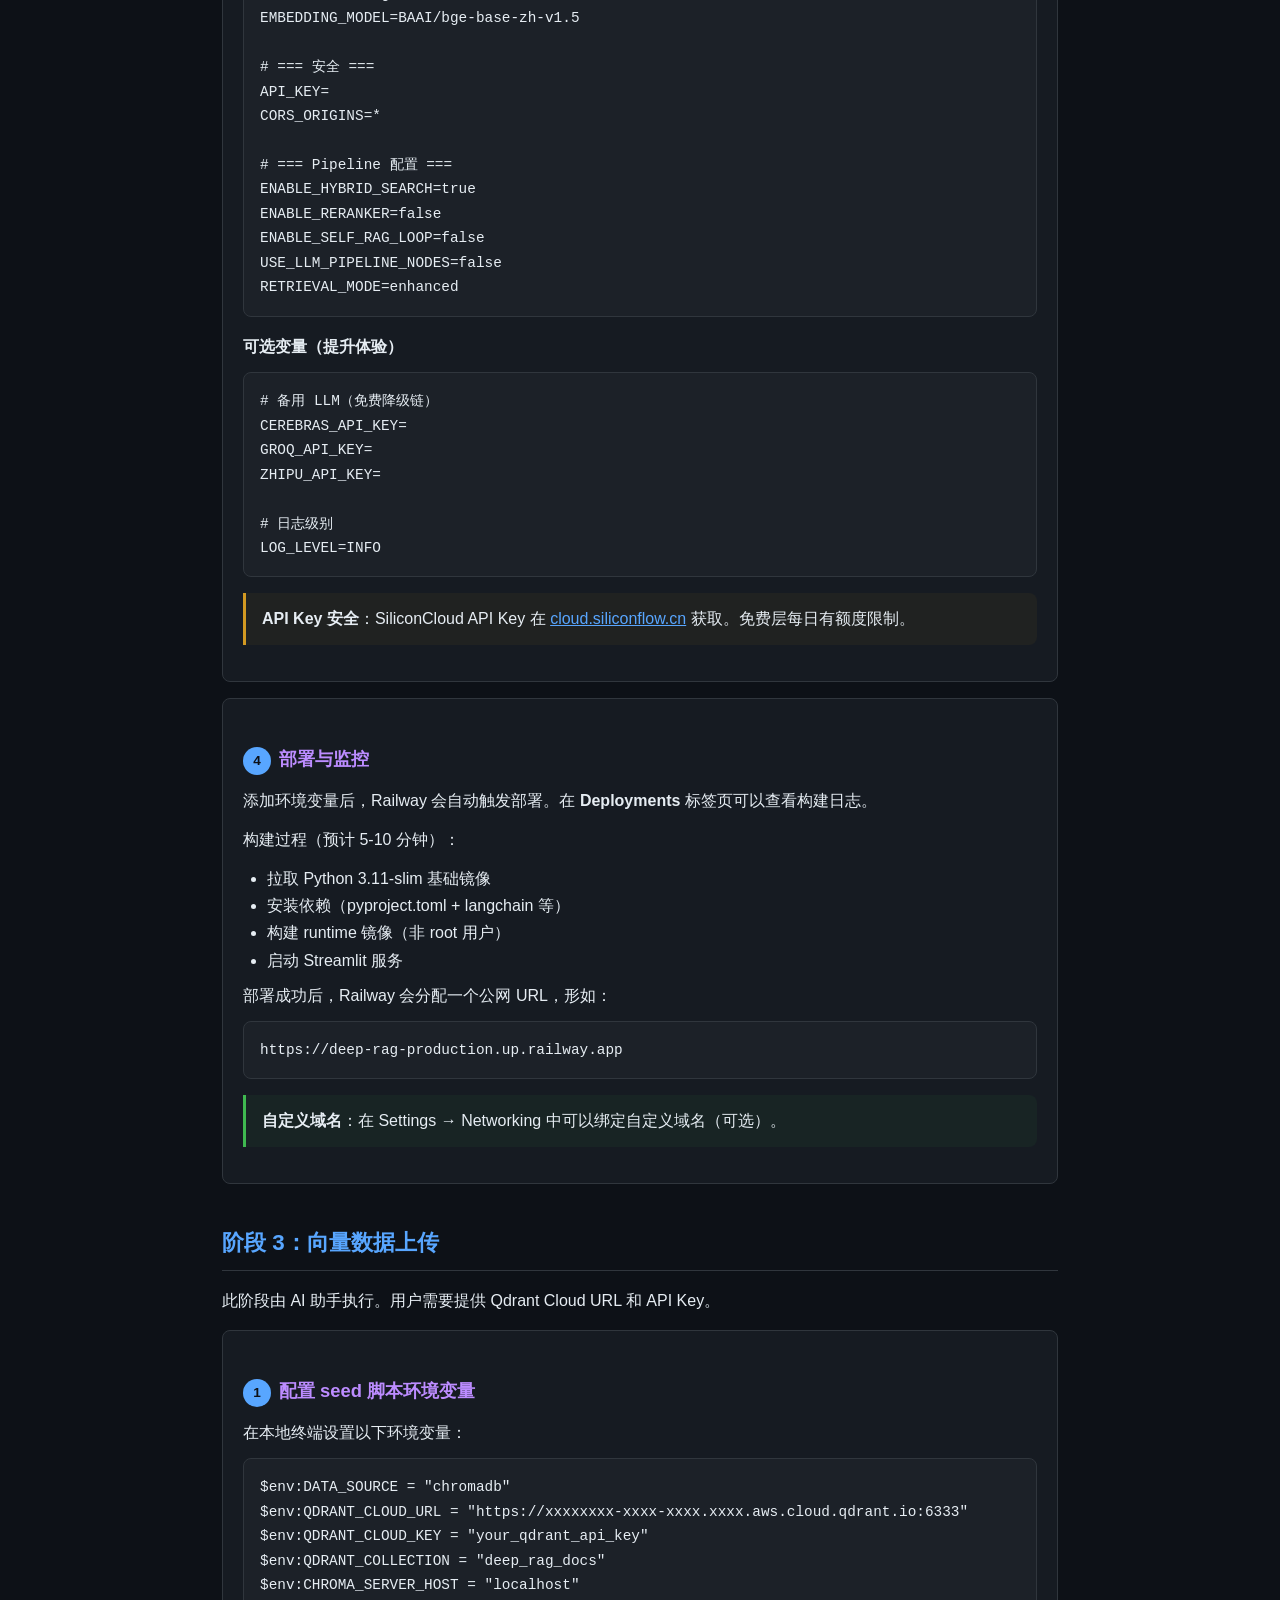
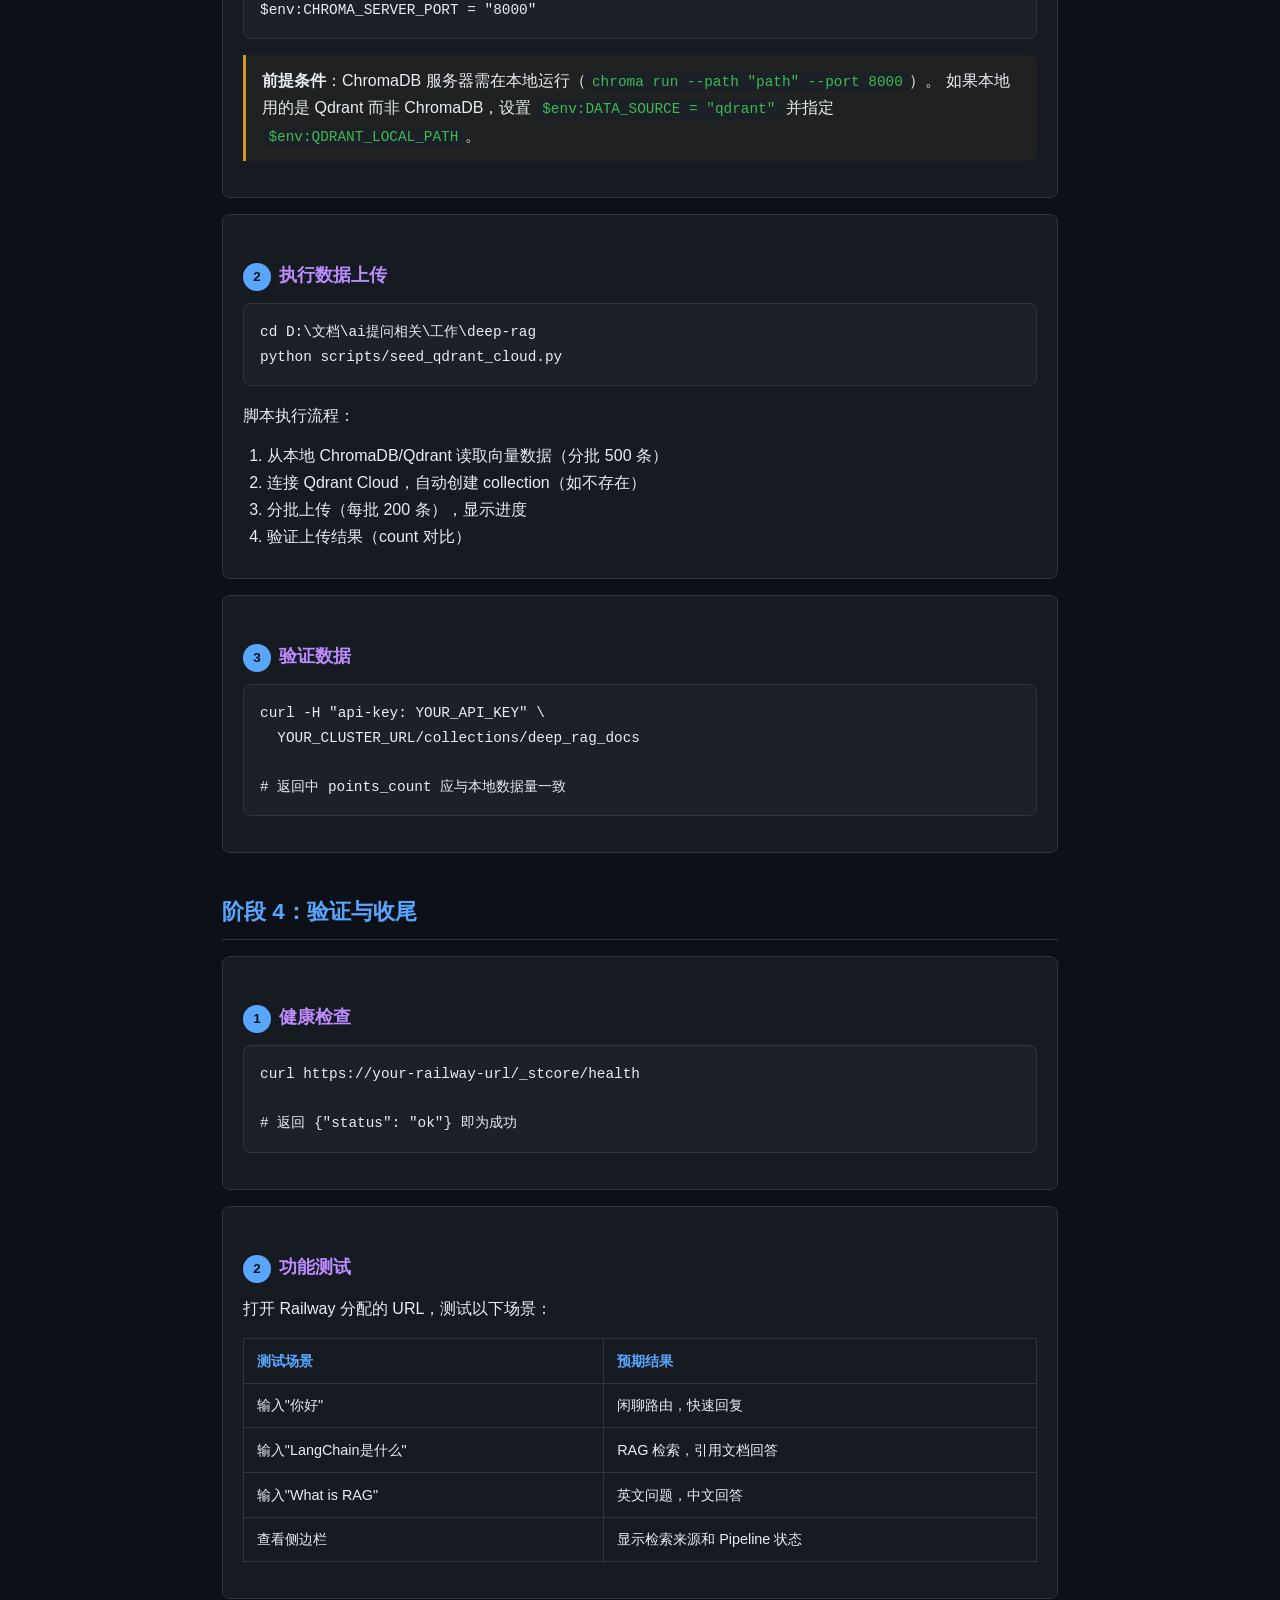
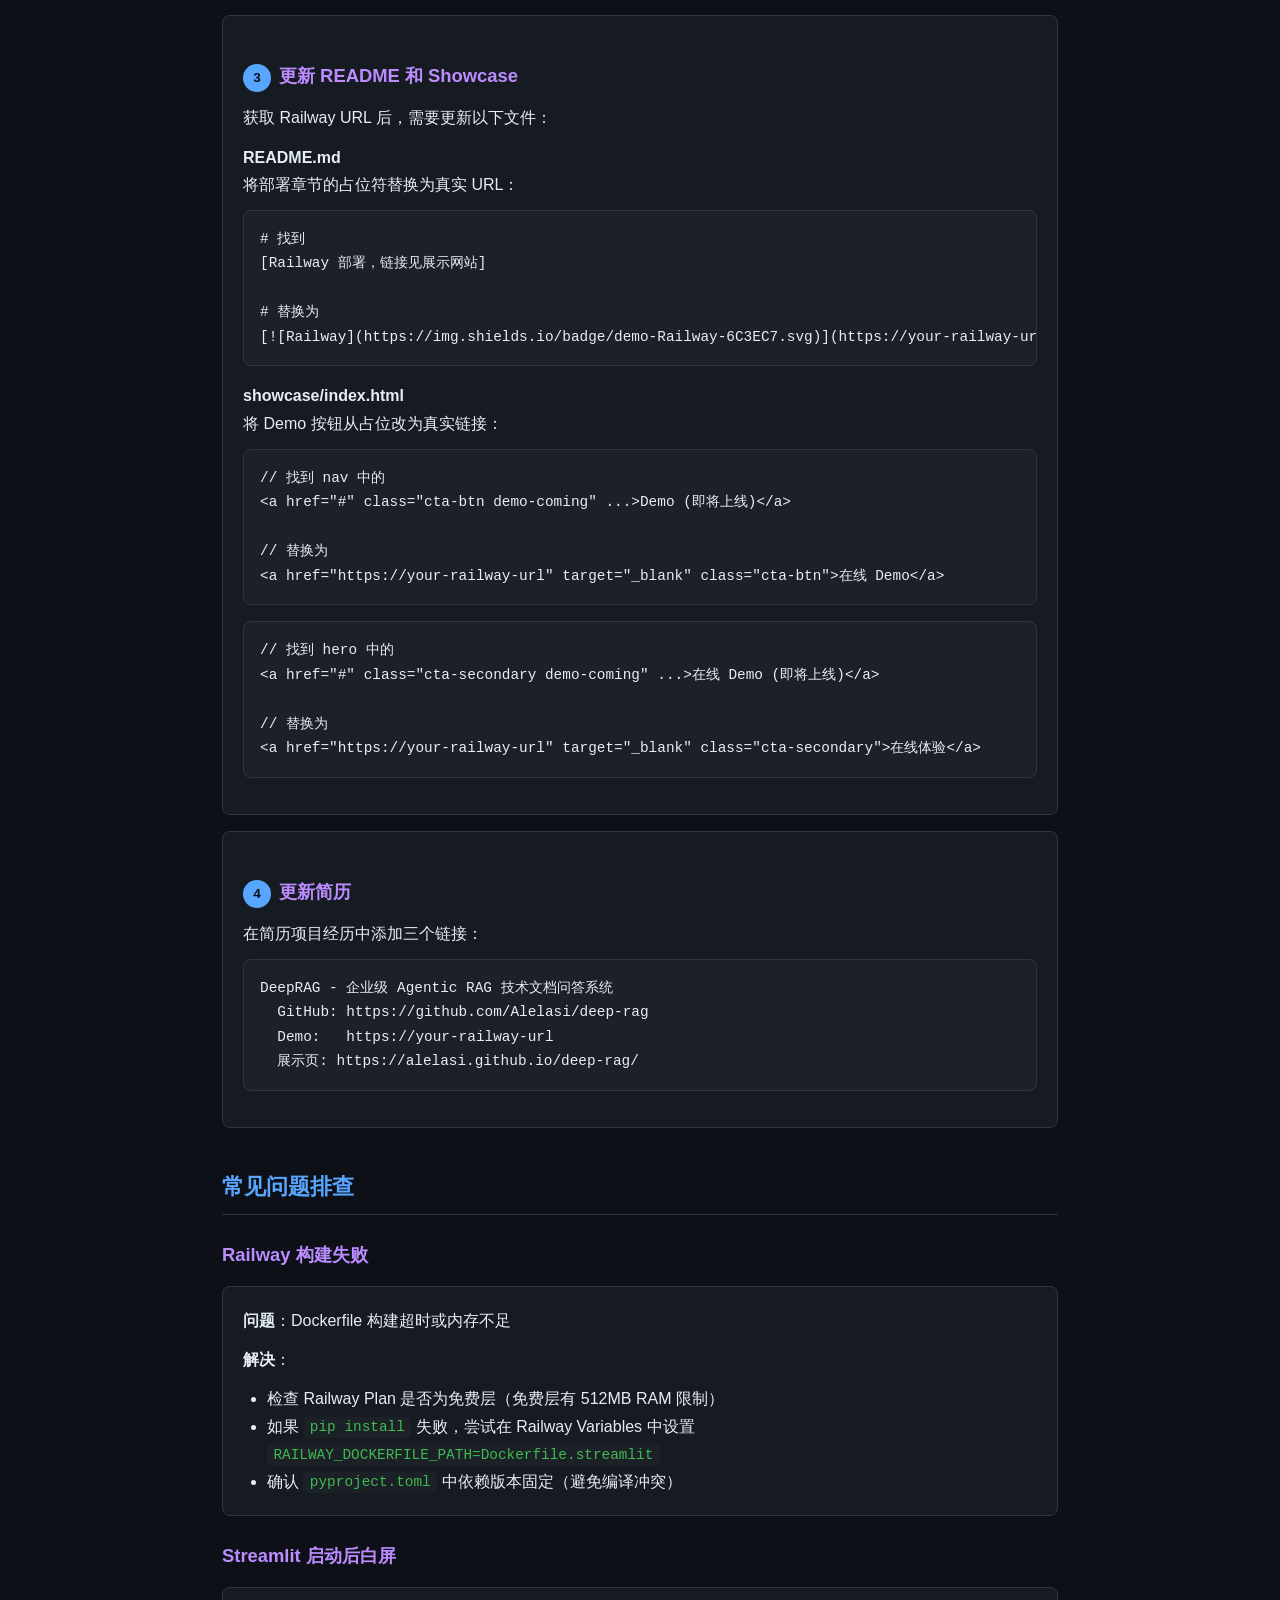
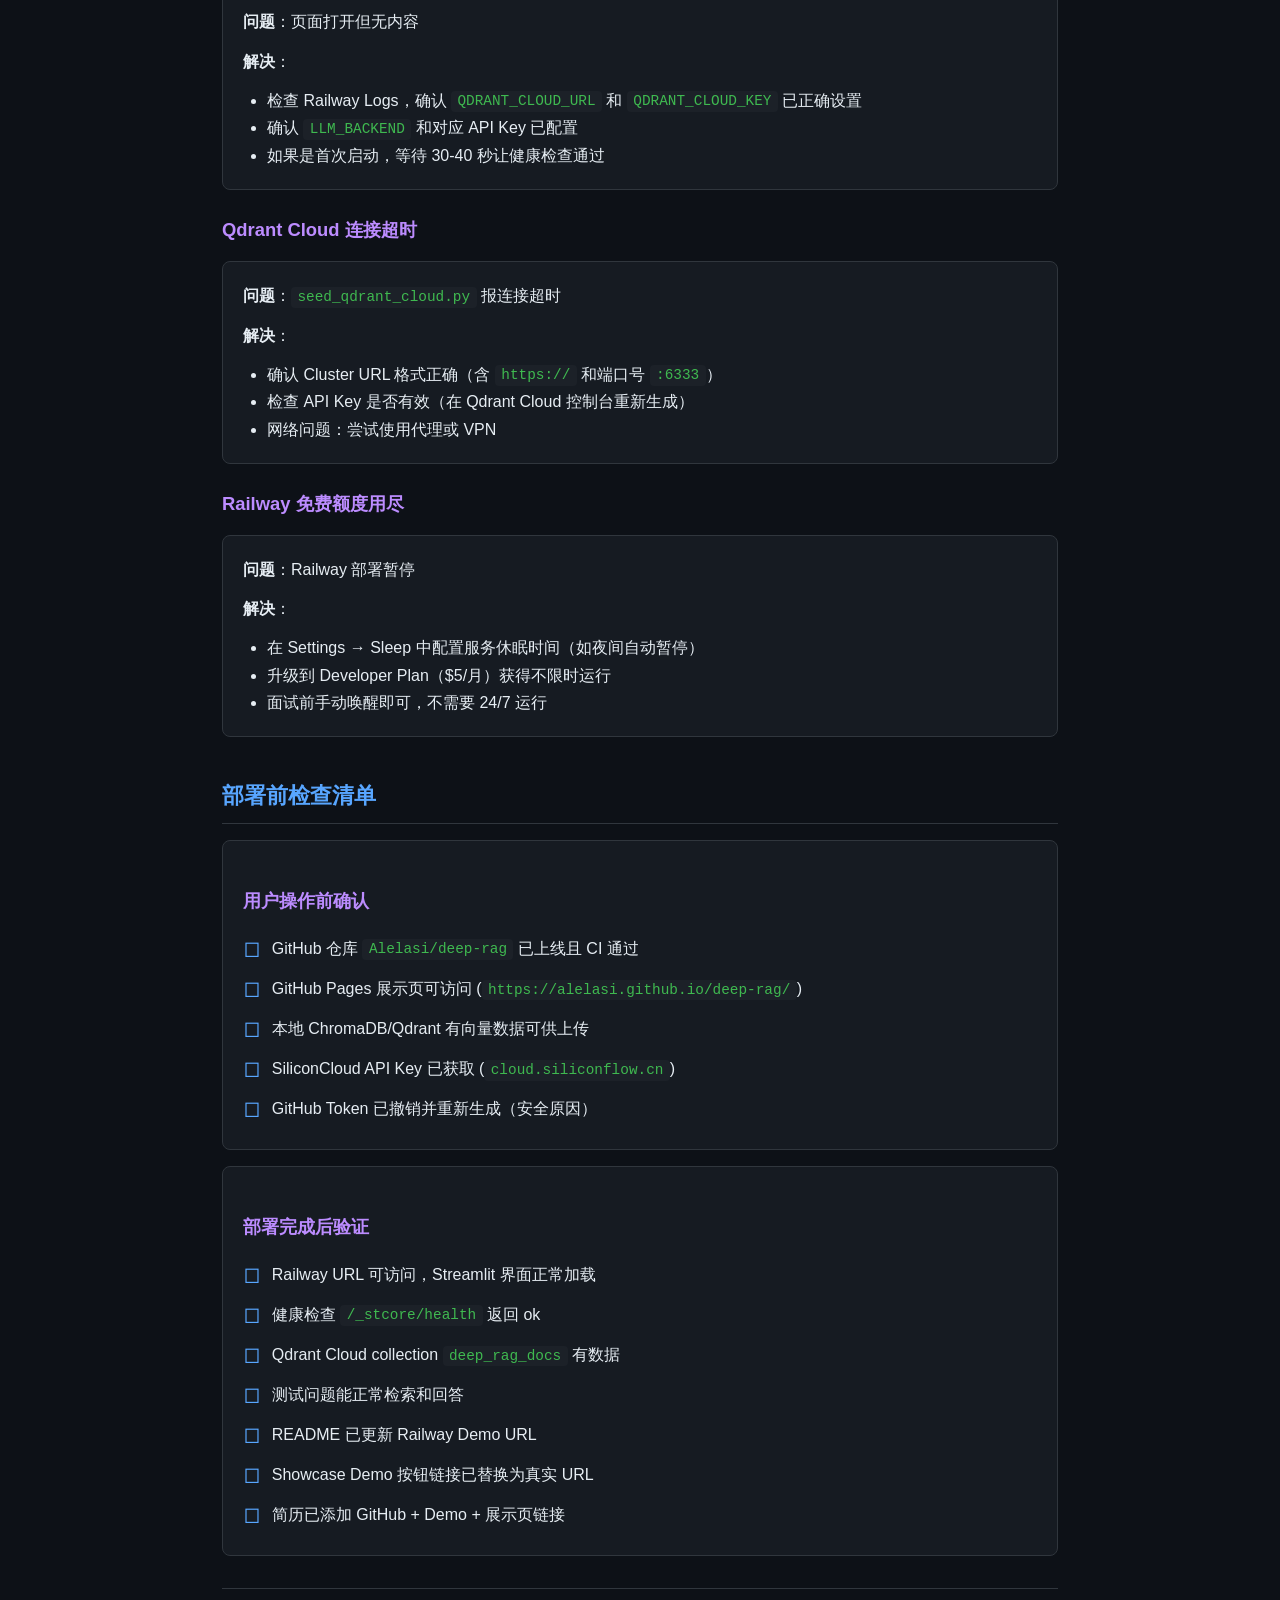
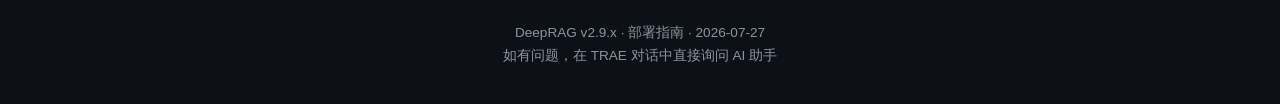
==== commit 649c135c: "local-session: user working tree changes on base 61ab67d" ====
--- a/docs/部署指南_QdrantCloud_Railway.html
+++ b/docs/部署指南_QdrantCloud_Railway.html
@@ -268,7 +268,7 @@
 SILICONFLOW_API_KEY=your_siliconflow_api_key
 
 # === Embedding ===
-EMBEDDING_MODEL=BAAI/bge-small-zh-v1.5
+EMBEDDING_MODEL=BAAI/bge-base-zh-v1.5
 
 # === 安全 ===
 API_KEY=
